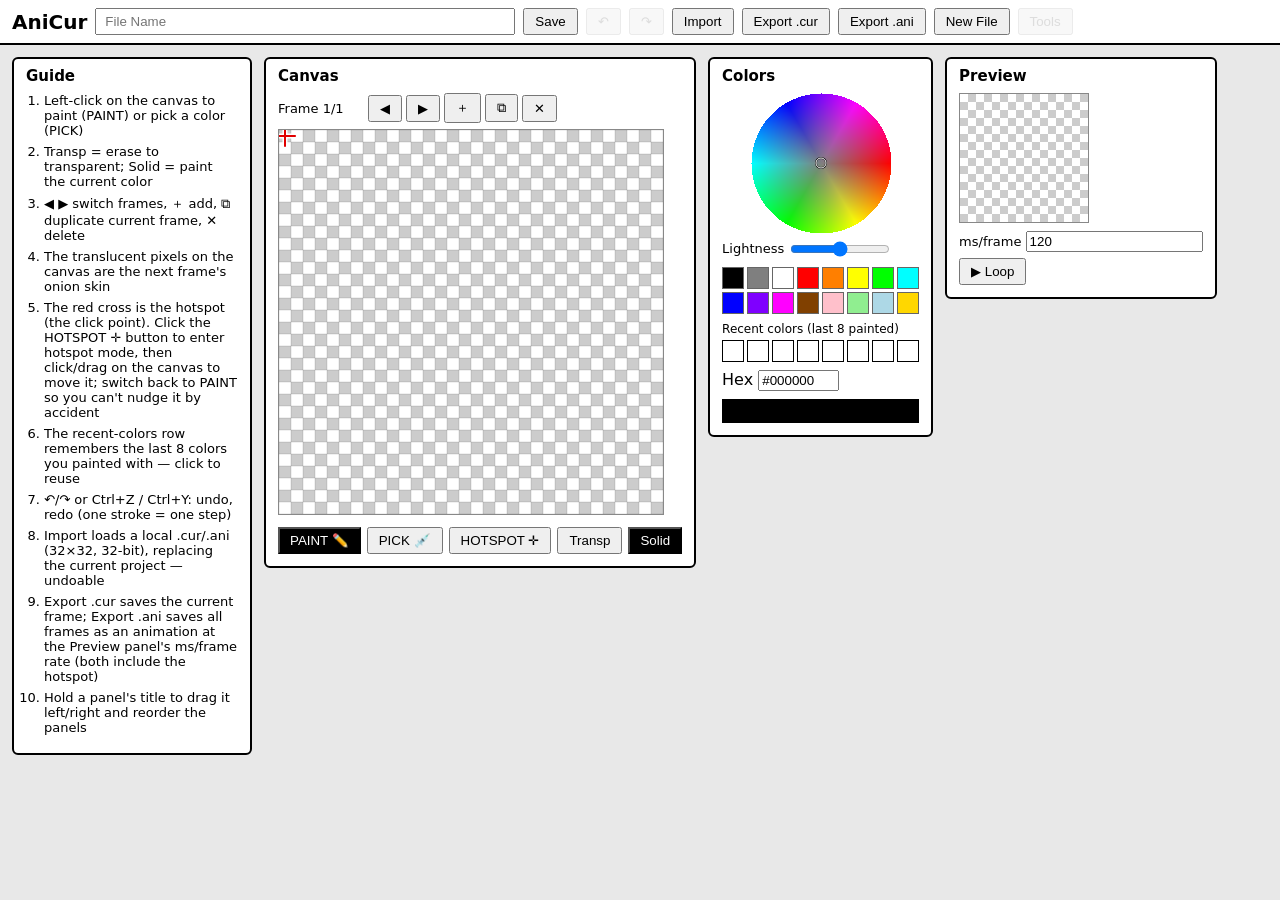
==== Week 06/index.html @ 38fcd311 "Rename AniCur/ to Week 06/ Same 14 files, unchanged content; folder renamed to match the course repo" ====
<!DOCTYPE html>
<html lang="en">
<head>
<meta charset="UTF-8" />
<meta name="viewport" content="width=device-width, initial-scale=1.0" />
<title>AniCur — DIY Animated Cursor Editor</title>
<link rel="stylesheet" href="css/style.css" />
</head>
<body>
  <!-- Top bar: matches the sketch's File Name / Save / New File / Tools -->
  <header id="topbar">
    <span class="logo">AniCur</span>
    <input id="project-name" type="text" placeholder="File Name" />
    <button id="btn-save" title="Save to browser localStorage">Save</button>
    <button id="btn-undo" title="Undo (Ctrl+Z)" disabled>↶</button>
    <button id="btn-redo" title="Redo (Ctrl+Y)" disabled>↷</button>
    <button id="btn-import" title="Import a local .cur / .ani (replaces the current project)">Import</button>
    <input id="import-file" type="file" accept=".cur,.ani" hidden />
    <button id="btn-export" title="Export the current frame as a .cur file">Export .cur</button>
    <button id="btn-export-ani" title="Export all frames as a .ani animated cursor">Export .ani</button>
    <button id="btn-new">New File</button>
    <button id="btn-tools" disabled title="Coming later">Tools</button>
  </header>

  <main id="panels">
    <!-- Guide panel -->
    <section class="panel" id="panel-guide">
      <h2>Guide</h2>
      <ol>
        <li>Left-click on the canvas to paint (PAINT) or pick a color (PICK)</li>
        <li>Transp = erase to transparent; Solid = paint the current color</li>
        <li>◀ ▶ switch frames, ＋ add, ⧉ duplicate current frame, ✕ delete</li>
        <li>The translucent pixels on the canvas are the next frame's onion skin</li>
        <li>The red cross is the hotspot (the click point). Click the HOTSPOT ✛
            button to enter hotspot mode, then click/drag on the canvas to move it;
            switch back to PAINT so you can't nudge it by accident</li>
        <li>The recent-colors row remembers the last 8 colors you painted with — click to reuse</li>
        <li>↶/↷ or Ctrl+Z / Ctrl+Y: undo, redo (one stroke = one step)</li>
        <li>Import loads a local .cur/.ani (32×32, 32-bit), replacing the
            current project — undoable</li>
        <li>Export .cur saves the current frame; Export .ani saves all frames
            as an animation at the Preview panel's ms/frame rate (both include the hotspot)</li>
        <li>Hold a panel's title to drag it left/right and reorder the panels</li>
      </ol>
    </section>

    <!-- Canvas panel -->
    <section class="panel" id="panel-canvas">
      <h2>Canvas</h2>
      <div class="canvas-toolbar">
        <span id="frame-label">Frame 1/1</span>
        <button id="btn-prev">◀</button>
        <button id="btn-next">▶</button>
        <button id="btn-add">＋</button>
        <button id="btn-dup">⧉</button>
        <button id="btn-del">✕</button>
      </div>
      <canvas id="editor" width="384" height="384"></canvas>
      <div class="canvas-buttons">
        <button id="btn-paint" class="active">PAINT ✏️</button>
        <button id="btn-pick">PICK 💉</button>
        <button id="btn-hotspot" title="Activate to drag the red hotspot cross">HOTSPOT ✛</button>
        <button id="btn-transp">Transp</button>
        <button id="btn-solid" class="active">Solid</button>
      </div>
    </section>

    <!-- Colors panel: wheel + lightness slider + presets + recent colors + hex -->
    <section class="panel" id="panel-colors">
      <h2>Colors</h2>
      <canvas id="wheel" width="140" height="140" title="Click/drag to pick hue & saturation"></canvas>
      <label id="lightness-row">Lightness <input id="lightness" type="range" min="0" max="100" value="50" /></label>
      <div id="palette"></div>
      <label class="section-label">Recent colors (last 8 painted)</label>
      <div id="temp-palette"></div>
      <label>Hex <input id="hex-input" type="text" value="#000000" size="8" /></label>
      <div id="current-color" title="Current color"></div>
    </section>

    <!-- Preview panel -->
    <section class="panel" id="panel-preview">
      <h2>Preview</h2>
      <canvas id="preview" width="128" height="128"></canvas>
      <label>ms/frame <input id="frame-ms" type="number" value="120" min="20" step="10" /></label>
      <button id="btn-play">▶ Loop</button>
    </section>
  </main>

  <script type="module" src="js/main.js"></script>
</body>
</html>
---- Week 06/css/style.css ----
/* AniCur — layout clarity first, polish later */
* { box-sizing: border-box; }
body {
  margin: 0;
  font-family: system-ui, "Segoe UI", sans-serif;
  background: #e8e8e8;
}

#topbar {
  display: flex;
  align-items: center;
  gap: 8px;
  padding: 8px 12px;
  background: #fff;
  border-bottom: 2px solid #000;
}
#topbar .logo { font-weight: 800; font-size: 20px; }
#project-name { flex: 1; max-width: 420px; padding: 4px 8px; }

#panels {
  display: flex;
  align-items: flex-start;
  gap: 12px;
  padding: 12px;
  flex-wrap: wrap;
}
.panel {
  background: #fff;
  border: 2px solid #000;
  border-radius: 6px;
  padding: 8px 12px 12px;
}
.panel h2 { margin: 0 0 8px; font-size: 15px; }
.panel h2.drag-handle { cursor: grab; user-select: none; touch-action: none; }
.panel.dragging { opacity: 0.6; outline: 2px dashed #000; }
.panel.dragging h2.drag-handle { cursor: grabbing; }

#panel-guide { width: 240px; font-size: 13px; }
#panel-guide ol { padding-left: 18px; margin: 0; }
#panel-guide li { margin-bottom: 6px; }

.canvas-toolbar { display: flex; gap: 4px; align-items: center; margin-bottom: 6px; }
#frame-label { font-size: 13px; margin-right: 6px; min-width: 80px; }
#editor {
  /* 32×32 logical pixels × 12 = 384; image-rendering keeps hard edges */
  image-rendering: pixelated;
  border: 1px solid #888;
  cursor: crosshair;
  touch-action: none; /* required for Pointer Events: blocks scroll gestures on the canvas */
}
.canvas-buttons { display: flex; gap: 6px; margin-top: 8px; flex-wrap: wrap; }

button { padding: 4px 10px; cursor: pointer; }
button.active { background: #000; color: #fff; }
button:disabled { opacity: 0.4; cursor: default; }

#wheel { display: block; margin: 0 auto 6px; cursor: crosshair; touch-action: none; }
#lightness-row { font-size: 13px; display: block; margin-bottom: 8px; }
#lightness { vertical-align: middle; width: 100px; }
#palette {
  display: grid;
  grid-template-columns: repeat(8, 22px);
  gap: 3px;
  margin-bottom: 8px;
}
#palette .swatch {
  width: 22px; height: 22px;
  border: 1px solid #666;
  cursor: pointer;
}
.section-label { font-size: 12px; display: block; margin-bottom: 4px; }
#temp-palette {
  display: grid;
  grid-template-columns: repeat(8, 22px);
  gap: 3px;
  margin-bottom: 8px;
}
#temp-palette .swatch {
  width: 22px; height: 22px;
  border: 1px solid #666;
  cursor: pointer;
}
#temp-palette .swatch.empty {
  border: 1px solid #000; /* empty slot = black-bordered blank box */
  background: #fff;
  cursor: default;
}
#current-color {
  width: 100%; height: 24px;
  border: 1px solid #000;
  margin-top: 8px;
  background: #000;
}

#panel-preview #preview {
  image-rendering: pixelated;
  border: 1px solid #888;
  /* checkerboard shows transparency */
  background: repeating-conic-gradient(#ccc 0% 25%, #fff 0% 50%) 0 0 / 16px 16px;
  display: block;
  margin-bottom: 8px;
}
#panel-preview label { font-size: 13px; display: block; margin-bottom: 6px; }
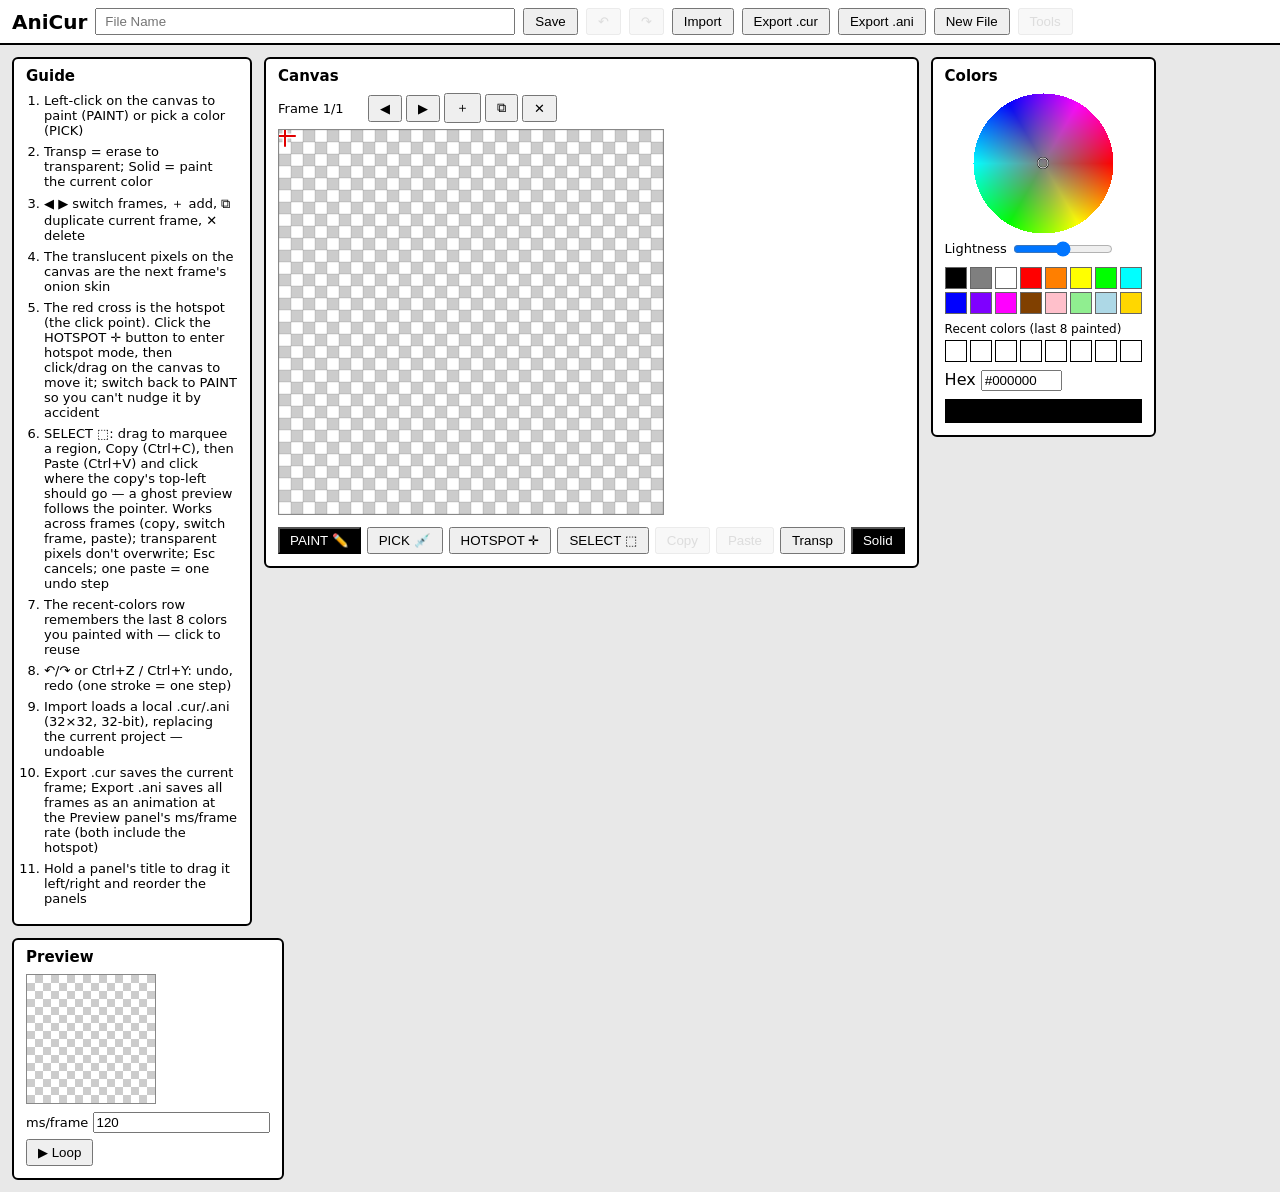
==== commit f26e60d1: "AniCur v0.6: region select / copy / paste on the canvas New SELECT tool: drag a marquee, Copy (butto" ====
--- a/Week 06/index.html
+++ b/Week 06/index.html
@@ -34,6 +34,11 @@
         <li>The red cross is the hotspot (the click point). Click the HOTSPOT ✛
             button to enter hotspot mode, then click/drag on the canvas to move it;
             switch back to PAINT so you can't nudge it by accident</li>
+        <li>SELECT ⬚: drag to marquee a region, Copy (Ctrl+C), then Paste
+            (Ctrl+V) and click where the copy's top-left should go — a ghost
+            preview follows the pointer. Works across frames (copy, switch
+            frame, paste); transparent pixels don't overwrite; Esc cancels;
+            one paste = one undo step</li>
         <li>The recent-colors row remembers the last 8 colors you painted with — click to reuse</li>
         <li>↶/↷ or Ctrl+Z / Ctrl+Y: undo, redo (one stroke = one step)</li>
         <li>Import loads a local .cur/.ani (32×32, 32-bit), replacing the
@@ -60,6 +65,9 @@
         <button id="btn-paint" class="active">PAINT ✏️</button>
         <button id="btn-pick">PICK 💉</button>
         <button id="btn-hotspot" title="Activate to drag the red hotspot cross">HOTSPOT ✛</button>
+        <button id="btn-select" title="Drag to select a region of the canvas">SELECT ⬚</button>
+        <button id="btn-copy" title="Copy the selected region (Ctrl+C)" disabled>Copy</button>
+        <button id="btn-paste" title="Paste: click on the canvas to place the copy (Ctrl+V)" disabled>Paste</button>
         <button id="btn-transp">Transp</button>
         <button id="btn-solid" class="active">Solid</button>
       </div>
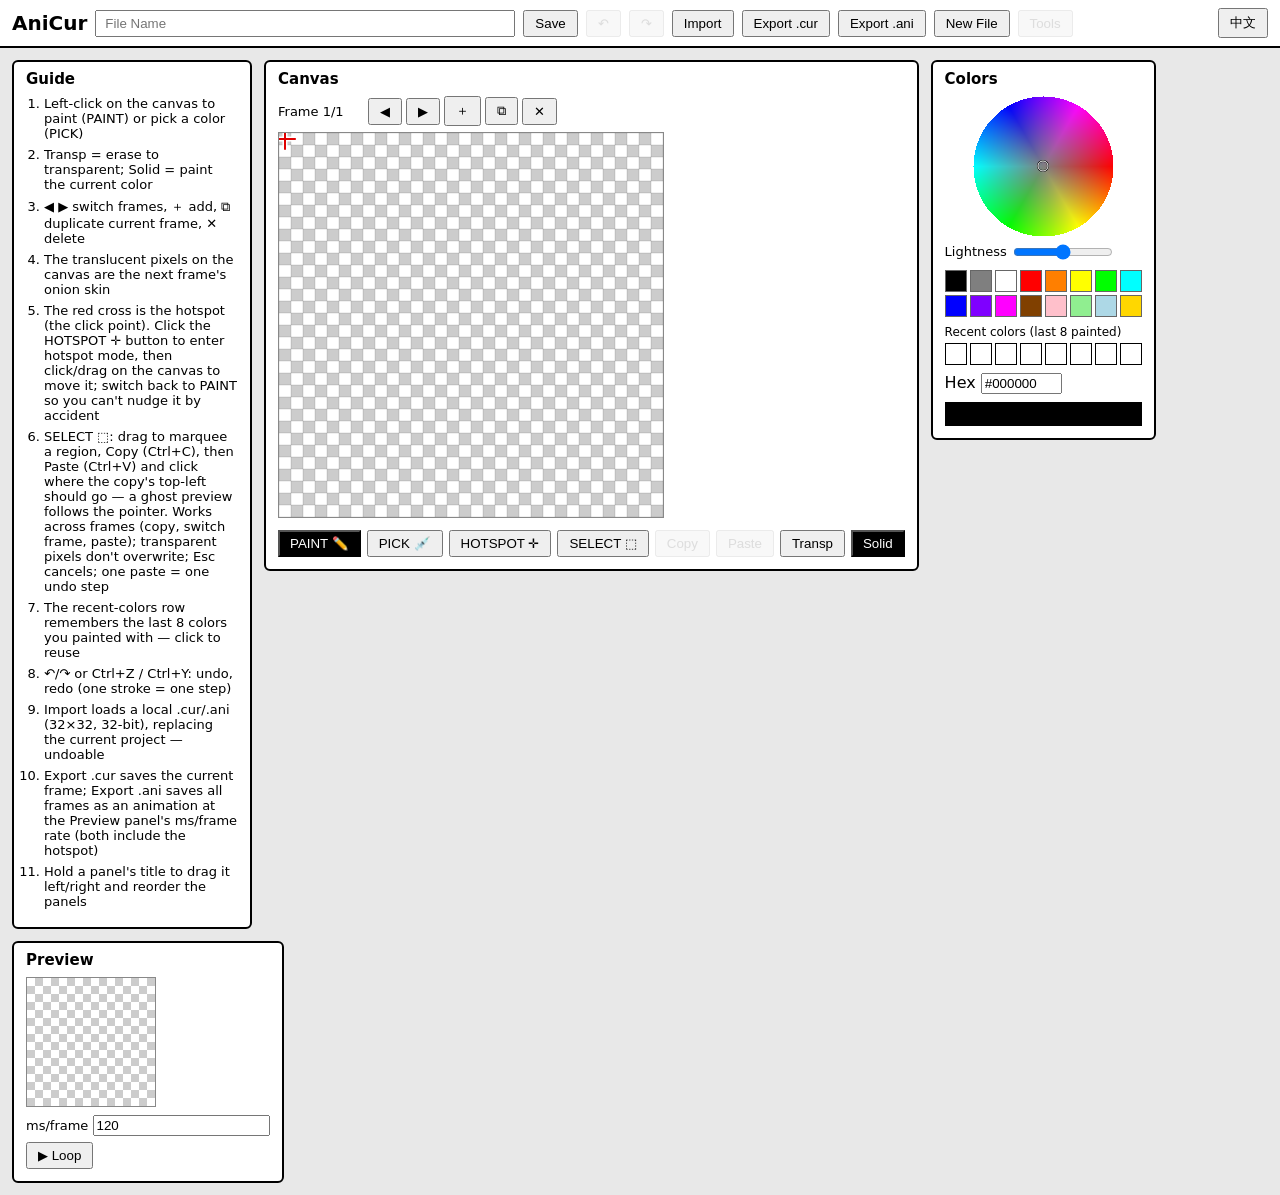
==== commit 8dcd08b4: "AniCur v0.7: English/Chinese language toggle New top-right button switches every UI string (buttons," ====
--- a/Week 06/index.html
+++ b/Week 06/index.html
@@ -10,48 +10,49 @@
   <!-- Top bar: matches the sketch's File Name / Save / New File / Tools -->
   <header id="topbar">
     <span class="logo">AniCur</span>
-    <input id="project-name" type="text" placeholder="File Name" />
-    <button id="btn-save" title="Save to browser localStorage">Save</button>
-    <button id="btn-undo" title="Undo (Ctrl+Z)" disabled>↶</button>
-    <button id="btn-redo" title="Redo (Ctrl+Y)" disabled>↷</button>
-    <button id="btn-import" title="Import a local .cur / .ani (replaces the current project)">Import</button>
+    <input id="project-name" type="text" placeholder="File Name" data-i18n-placeholder="fileName" />
+    <button id="btn-save" title="Save to browser localStorage" data-i18n="save" data-i18n-title="saveTitle">Save</button>
+    <button id="btn-undo" title="Undo (Ctrl+Z)" data-i18n-title="undoTitle" disabled>↶</button>
+    <button id="btn-redo" title="Redo (Ctrl+Y)" data-i18n-title="redoTitle" disabled>↷</button>
+    <button id="btn-import" title="Import a local .cur / .ani (replaces the current project)" data-i18n="import" data-i18n-title="importTitle">Import</button>
     <input id="import-file" type="file" accept=".cur,.ani" hidden />
-    <button id="btn-export" title="Export the current frame as a .cur file">Export .cur</button>
-    <button id="btn-export-ani" title="Export all frames as a .ani animated cursor">Export .ani</button>
-    <button id="btn-new">New File</button>
-    <button id="btn-tools" disabled title="Coming later">Tools</button>
+    <button id="btn-export" title="Export the current frame as a .cur file" data-i18n="exportCur" data-i18n-title="exportCurTitle">Export .cur</button>
+    <button id="btn-export-ani" title="Export all frames as a .ani animated cursor" data-i18n="exportAni" data-i18n-title="exportAniTitle">Export .ani</button>
+    <button id="btn-new" data-i18n="newFile">New File</button>
+    <button id="btn-tools" disabled title="Coming later" data-i18n="tools" data-i18n-title="toolsTitle">Tools</button>
+    <button id="btn-lang" title="中文 / English">中文</button>
   </header>
 
   <main id="panels">
     <!-- Guide panel -->
     <section class="panel" id="panel-guide">
-      <h2>Guide</h2>
+      <h2 data-i18n="guideTitle">Guide</h2>
       <ol>
-        <li>Left-click on the canvas to paint (PAINT) or pick a color (PICK)</li>
-        <li>Transp = erase to transparent; Solid = paint the current color</li>
-        <li>◀ ▶ switch frames, ＋ add, ⧉ duplicate current frame, ✕ delete</li>
-        <li>The translucent pixels on the canvas are the next frame's onion skin</li>
-        <li>The red cross is the hotspot (the click point). Click the HOTSPOT ✛
+        <li data-i18n="guide1">Left-click on the canvas to paint (PAINT) or pick a color (PICK)</li>
+        <li data-i18n="guide2">Transp = erase to transparent; Solid = paint the current color</li>
+        <li data-i18n="guide3">◀ ▶ switch frames, ＋ add, ⧉ duplicate current frame, ✕ delete</li>
+        <li data-i18n="guide4">The translucent pixels on the canvas are the next frame's onion skin</li>
+        <li data-i18n="guide5">The red cross is the hotspot (the click point). Click the HOTSPOT ✛
             button to enter hotspot mode, then click/drag on the canvas to move it;
             switch back to PAINT so you can't nudge it by accident</li>
-        <li>SELECT ⬚: drag to marquee a region, Copy (Ctrl+C), then Paste
+        <li data-i18n="guide6">SELECT ⬚: drag to marquee a region, Copy (Ctrl+C), then Paste
             (Ctrl+V) and click where the copy's top-left should go — a ghost
             preview follows the pointer. Works across frames (copy, switch
             frame, paste); transparent pixels don't overwrite; Esc cancels;
             one paste = one undo step</li>
-        <li>The recent-colors row remembers the last 8 colors you painted with — click to reuse</li>
-        <li>↶/↷ or Ctrl+Z / Ctrl+Y: undo, redo (one stroke = one step)</li>
-        <li>Import loads a local .cur/.ani (32×32, 32-bit), replacing the
+        <li data-i18n="guide7">The recent-colors row remembers the last 8 colors you painted with — click to reuse</li>
+        <li data-i18n="guide8">↶/↷ or Ctrl+Z / Ctrl+Y: undo, redo (one stroke = one step)</li>
+        <li data-i18n="guide9">Import loads a local .cur/.ani (32×32, 32-bit), replacing the
             current project — undoable</li>
-        <li>Export .cur saves the current frame; Export .ani saves all frames
+        <li data-i18n="guide10">Export .cur saves the current frame; Export .ani saves all frames
             as an animation at the Preview panel's ms/frame rate (both include the hotspot)</li>
-        <li>Hold a panel's title to drag it left/right and reorder the panels</li>
+        <li data-i18n="guide11">Hold a panel's title to drag it left/right and reorder the panels</li>
       </ol>
     </section>
 
     <!-- Canvas panel -->
     <section class="panel" id="panel-canvas">
-      <h2>Canvas</h2>
+      <h2 data-i18n="canvasTitle">Canvas</h2>
       <div class="canvas-toolbar">
         <span id="frame-label">Frame 1/1</span>
         <button id="btn-prev">◀</button>
@@ -62,34 +63,34 @@
       </div>
       <canvas id="editor" width="384" height="384"></canvas>
       <div class="canvas-buttons">
-        <button id="btn-paint" class="active">PAINT ✏️</button>
-        <button id="btn-pick">PICK 💉</button>
-        <button id="btn-hotspot" title="Activate to drag the red hotspot cross">HOTSPOT ✛</button>
-        <button id="btn-select" title="Drag to select a region of the canvas">SELECT ⬚</button>
-        <button id="btn-copy" title="Copy the selected region (Ctrl+C)" disabled>Copy</button>
-        <button id="btn-paste" title="Paste: click on the canvas to place the copy (Ctrl+V)" disabled>Paste</button>
-        <button id="btn-transp">Transp</button>
-        <button id="btn-solid" class="active">Solid</button>
+        <button id="btn-paint" class="active" data-i18n="paint">PAINT ✏️</button>
+        <button id="btn-pick" data-i18n="pick">PICK 💉</button>
+        <button id="btn-hotspot" title="Activate to drag the red hotspot cross" data-i18n="hotspot" data-i18n-title="hotspotTitle">HOTSPOT ✛</button>
+        <button id="btn-select" title="Drag to select a region of the canvas" data-i18n="select" data-i18n-title="selectTitle">SELECT ⬚</button>
+        <button id="btn-copy" title="Copy the selected region (Ctrl+C)" data-i18n="copy" data-i18n-title="copyTitle" disabled>Copy</button>
+        <button id="btn-paste" title="Paste: click on the canvas to place the copy (Ctrl+V)" data-i18n="paste" data-i18n-title="pasteTitle" disabled>Paste</button>
+        <button id="btn-transp" data-i18n="transp">Transp</button>
+        <button id="btn-solid" class="active" data-i18n="solid">Solid</button>
       </div>
     </section>
 
     <!-- Colors panel: wheel + lightness slider + presets + recent colors + hex -->
     <section class="panel" id="panel-colors">
-      <h2>Colors</h2>
-      <canvas id="wheel" width="140" height="140" title="Click/drag to pick hue & saturation"></canvas>
-      <label id="lightness-row">Lightness <input id="lightness" type="range" min="0" max="100" value="50" /></label>
+      <h2 data-i18n="colorsTitle">Colors</h2>
+      <canvas id="wheel" width="140" height="140" title="Click/drag to pick hue & saturation" data-i18n-title="wheelTitle"></canvas>
+      <label id="lightness-row"><span data-i18n="lightness">Lightness </span><input id="lightness" type="range" min="0" max="100" value="50" /></label>
       <div id="palette"></div>
-      <label class="section-label">Recent colors (last 8 painted)</label>
+      <label class="section-label" data-i18n="recentColors">Recent colors (last 8 painted)</label>
       <div id="temp-palette"></div>
-      <label>Hex <input id="hex-input" type="text" value="#000000" size="8" /></label>
-      <div id="current-color" title="Current color"></div>
+      <label><span data-i18n="hex">Hex </span><input id="hex-input" type="text" value="#000000" size="8" /></label>
+      <div id="current-color" title="Current color" data-i18n-title="currentColorTitle"></div>
     </section>
 
     <!-- Preview panel -->
     <section class="panel" id="panel-preview">
-      <h2>Preview</h2>
+      <h2 data-i18n="previewTitle">Preview</h2>
       <canvas id="preview" width="128" height="128"></canvas>
-      <label>ms/frame <input id="frame-ms" type="number" value="120" min="20" step="10" /></label>
+      <label><span data-i18n="msFrame">ms/frame </span><input id="frame-ms" type="number" value="120" min="20" step="10" /></label>
       <button id="btn-play">▶ Loop</button>
     </section>
   </main>
--- a/Week 06/css/style.css
+++ b/Week 06/css/style.css
@@ -16,6 +16,7 @@
 }
 #topbar .logo { font-weight: 800; font-size: 20px; }
 #project-name { flex: 1; max-width: 420px; padding: 4px 8px; }
+#btn-lang { margin-left: auto; } /* pin the language toggle to the top-right corner */
 
 #panels {
   display: flex;
